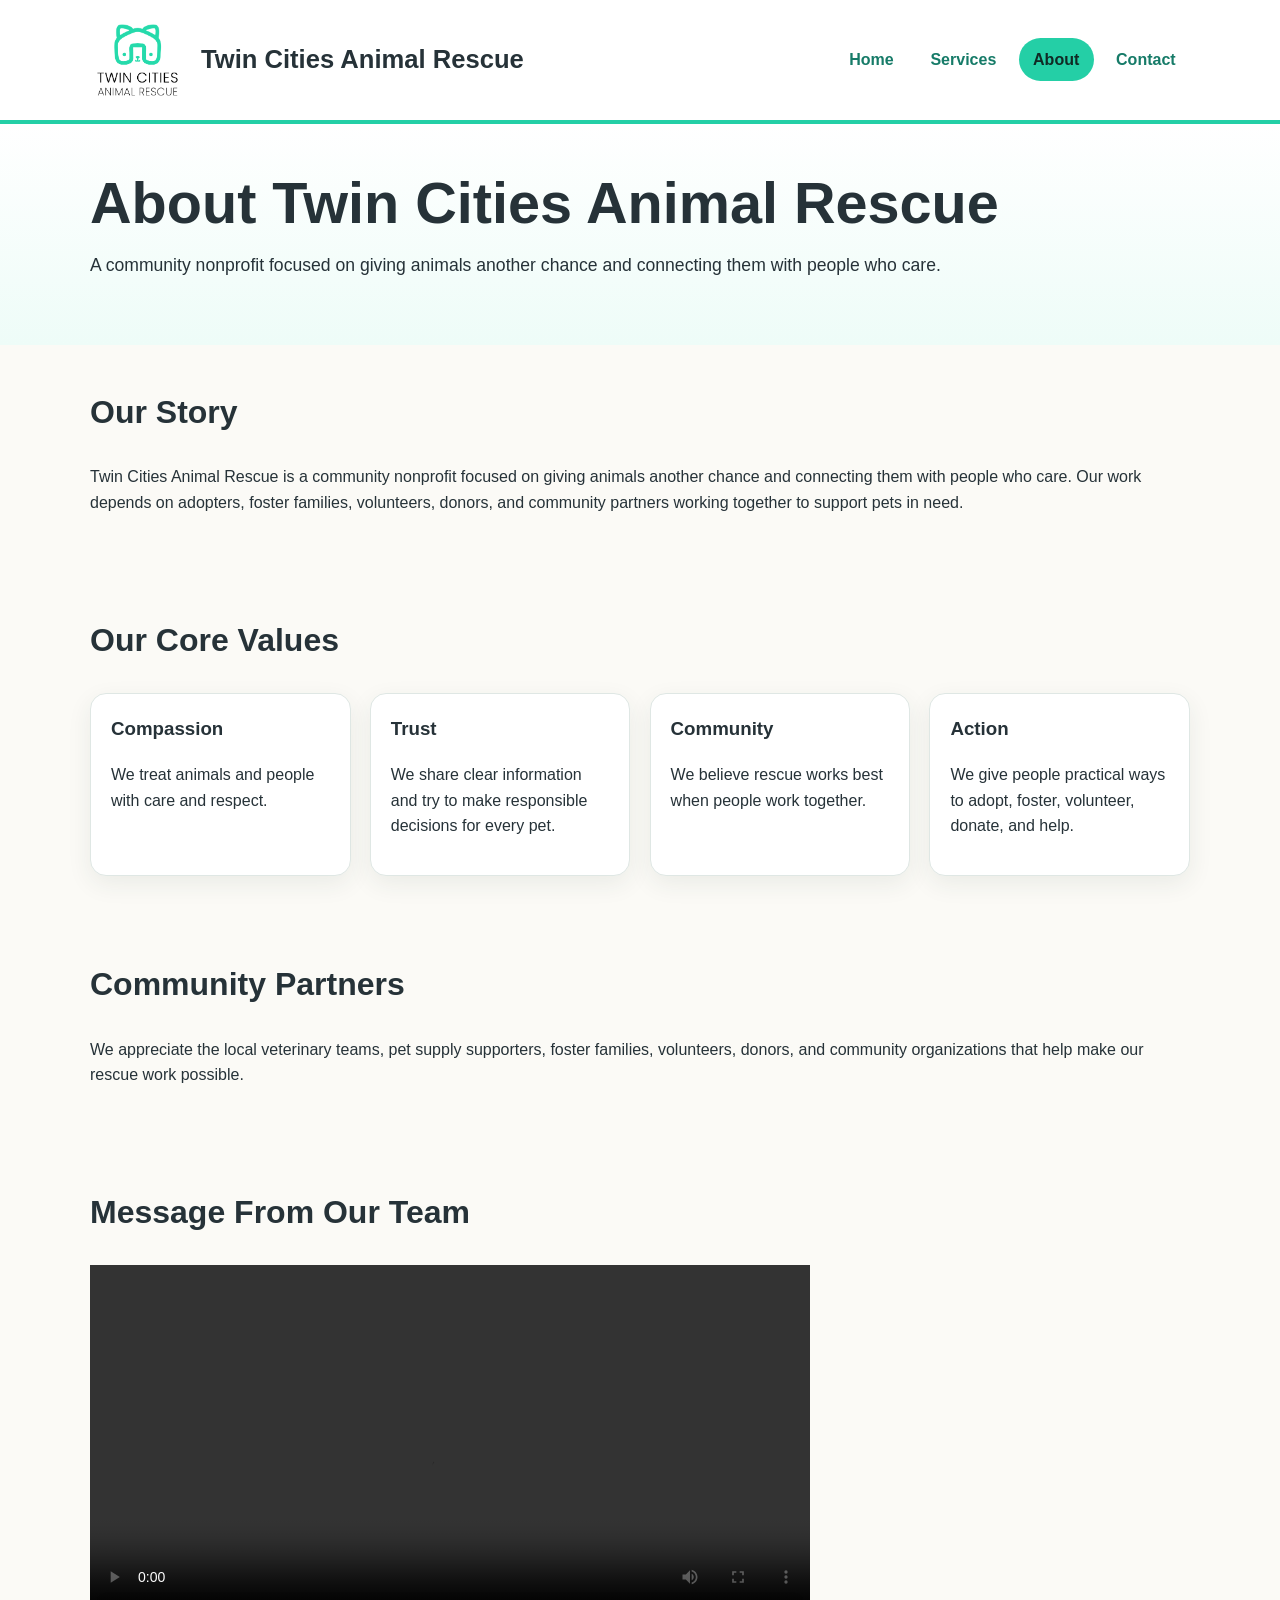
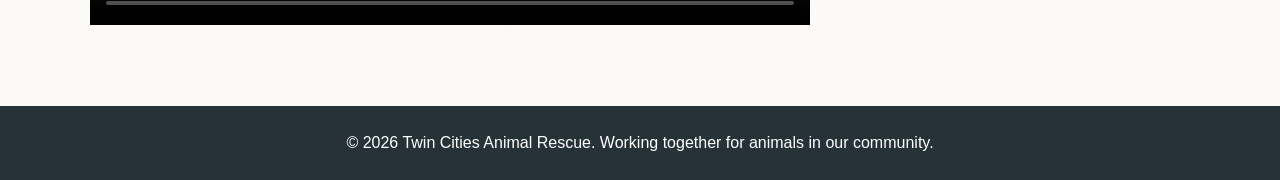
==== about.html @ d3e16891 "Add files via upload" ====
<!DOCTYPE html>
<html lang="en">
<head>
  <meta charset="UTF-8">
  <meta name="viewport" content="width=device-width, initial-scale=1.0">
  <title>Twin Cities Animal Rescue | About</title>
  <link rel="stylesheet" href="styles.css">
</head>
<body>
  <a class="skip-link" href="#main-content">Skip to main content</a>
  <header class="site-header">
    <div class="container header-inner">
      <a class="brand" href="index.html"><img src="rescue-logo_c.png" alt="Twin Cities Animal Rescue logo"><h1>Twin Cities Animal Rescue</h1></a>
      <nav aria-label="Main navigation"><ul><li><a href="index.html">Home</a></li><li><a href="services.html">Services</a></li><li><a href="about.html" aria-current="page">About</a></li><li><a href="contact.html">Contact</a></li></ul></nav>
    </div>
  </header>
  <main id="main-content">
    <section class="hero"><div class="container"><h2>About Twin Cities Animal Rescue</h2><p>A community nonprofit focused on giving animals another chance and connecting them with people who care.</p></div></section>
    <section><div class="container"><h2>Our Story</h2><p>Twin Cities Animal Rescue is a community nonprofit focused on giving animals another chance and connecting them with people who care. Our work depends on adopters, foster families, volunteers, donors, and community partners working together to support pets in need.</p></div></section>
    <section><div class="container"><h2>Our Core Values</h2><div class="cards"><article class="card"><h3>Compassion</h3><p>We treat animals and people with care and respect.</p></article><article class="card"><h3>Trust</h3><p>We share clear information and try to make responsible decisions for every pet.</p></article><article class="card"><h3>Community</h3><p>We believe rescue works best when people work together.</p></article><article class="card"><h3>Action</h3><p>We give people practical ways to adopt, foster, volunteer, donate, and help.</p></article></div></div></section>
    <section><div class="container"><h2>Community Partners</h2><p>We appreciate the local veterinary teams, pet supply supporters, foster families, volunteers, donors, and community organizations that help make our rescue work possible.</p></div></section>
    <section><div class="container"><h2>Message From Our Team</h2><video controls width="720"><source src="rescue-message_c.mp4" type="video/mp4">Your browser does not support the video. Please contact Twin Cities Animal Rescue if you would like more information about our mission.</video></div></section>
  </main>
  <footer class="site-footer"><div class="container"><p>&copy; 2026 Twin Cities Animal Rescue. Working together for animals in our community.</p></div></footer>
</body>
</html>
---- styles.css ----
:root {
  --teal: #24cfa6;
  --teal-dark: #167b68;
  --cream: #fbfaf6;
  --charcoal: #263238;
  --white: #ffffff;
}

* { box-sizing: border-box; }

html { scroll-behavior: smooth; }

body {
  margin: 0;
  font-family: Arial, Helvetica, sans-serif;
  color: var(--charcoal);
  background: var(--cream);
  line-height: 1.6;
}

img, video { max-width: 100%; height: auto; }

a { color: var(--teal-dark); }
a:hover, a:focus { color: #0e5d4e; }

.container {
  width: min(1100px, 92%);
  margin: 0 auto;
}

.site-header {
  background: var(--white);
  border-bottom: 4px solid var(--teal);
}

.header-inner {
  display: flex;
  align-items: center;
  justify-content: space-between;
  gap: 1.5rem;
  padding: 1rem 0;
}

.brand {
  display: flex;
  align-items: center;
  gap: 1rem;
  text-decoration: none;
  color: var(--charcoal);
}

.brand img { width: 95px; }
.brand h1 { margin: 0; font-size: 1.6rem; line-height: 1.15; }

nav ul {
  list-style: none;
  display: flex;
  gap: 0.5rem;
  padding: 0;
  margin: 0;
  flex-wrap: wrap;
}

nav a {
  display: inline-block;
  padding: 0.55rem 0.9rem;
  text-decoration: none;
  font-weight: 700;
  border-radius: 999px;
}

nav a:hover, nav a:focus, nav a[aria-current="page"] {
  background: var(--teal);
  color: #102a25;
}

.hero {
  padding: 3rem 0;
  background: linear-gradient(180deg, #ffffff 0%, #eefcf8 100%);
}

.hero-grid {
  display: flex;
  align-items: center;
  gap: 2rem;
}

.hero-copy, .hero-media { flex: 1 1 0; }
.hero h2 { font-size: clamp(2rem, 5vw, 3.6rem); line-height: 1.08; margin: 0 0 1rem; }
.hero p { font-size: 1.1rem; }

.button {
  display: inline-block;
  background: var(--teal-dark);
  color: var(--white);
  text-decoration: none;
  font-weight: 700;
  padding: 0.8rem 1.15rem;
  border-radius: 0.7rem;
}
.button:hover, .button:focus { background: #0f5f50; color: var(--white); }

main section { padding: 2.6rem 0; }
main h2 { font-size: 2rem; margin-top: 0; }
main h3 { margin-top: 0; }

.cards {
  display: flex;
  gap: 1.2rem;
  flex-wrap: wrap;
}

.card {
  flex: 1 1 240px;
  background: var(--white);
  border: 1px solid #dfe7e4;
  border-radius: 1rem;
  padding: 1.25rem;
  box-shadow: 0 8px 24px rgba(35, 65, 57, 0.08);
}

.media-card {
  display: flex;
  gap: 2rem;
  align-items: center;
  background: var(--white);
  border-radius: 1rem;
  padding: 1.4rem;
}
.media-card > * { flex: 1 1 0; }
.media-card img { border-radius: 0.8rem; }

figure { margin: 0; }
figcaption { margin-top: 0.6rem; font-style: italic; }

.stats {
  display: flex;
  gap: 1rem;
  flex-wrap: wrap;
}
.stat {
  flex: 1 1 180px;
  background: var(--teal);
  color: #102a25;
  border-radius: 1rem;
  text-align: center;
  padding: 1.3rem;
  font-weight: 700;
}
.stat strong { display: block; font-size: 1.7rem; }

form {
  background: var(--white);
  border-radius: 1rem;
  padding: 1.5rem;
  box-shadow: 0 8px 24px rgba(35, 65, 57, 0.08);
}
fieldset {
  border: 1px solid #ccd8d4;
  border-radius: 0.75rem;
  margin-bottom: 1rem;
  padding: 1rem;
}
legend { font-weight: 700; padding: 0 0.4rem; }
label { font-weight: 700; }
input, select, textarea {
  width: 100%;
  padding: 0.72rem;
  margin-top: 0.25rem;
  border: 1px solid #9aa9a4;
  border-radius: 0.5rem;
  font: inherit;
}
textarea { resize: vertical; }
button {
  border: 0;
  background: var(--teal-dark);
  color: var(--white);
  padding: 0.8rem 1.2rem;
  border-radius: 0.6rem;
  font-weight: 700;
  cursor: pointer;
}
button:hover, button:focus { background: #0f5f50; }

.info-grid {
  display: flex;
  gap: 1.2rem;
  flex-wrap: wrap;
}
.info-grid .card { flex-basis: 300px; }

.site-footer {
  background: var(--charcoal);
  color: var(--white);
  padding: 1.5rem 0;
  margin-top: 2rem;
  text-align: center;
}
.site-footer p { margin: 0; }

.skip-link {
  position: absolute;
  left: -9999px;
  top: auto;
}
.skip-link:focus {
  left: 1rem;
  top: 1rem;
  z-index: 1000;
  background: var(--white);
  padding: 0.7rem;
}

@media (max-width: 760px) {
  .header-inner, .hero-grid, .media-card {
    flex-direction: column;
    align-items: stretch;
  }
  .brand { justify-content: center; text-align: center; }
  nav ul { justify-content: center; }
  .hero { padding: 2rem 0; }
  .hero-copy { text-align: center; }
  .brand h1 { font-size: 1.35rem; }
}
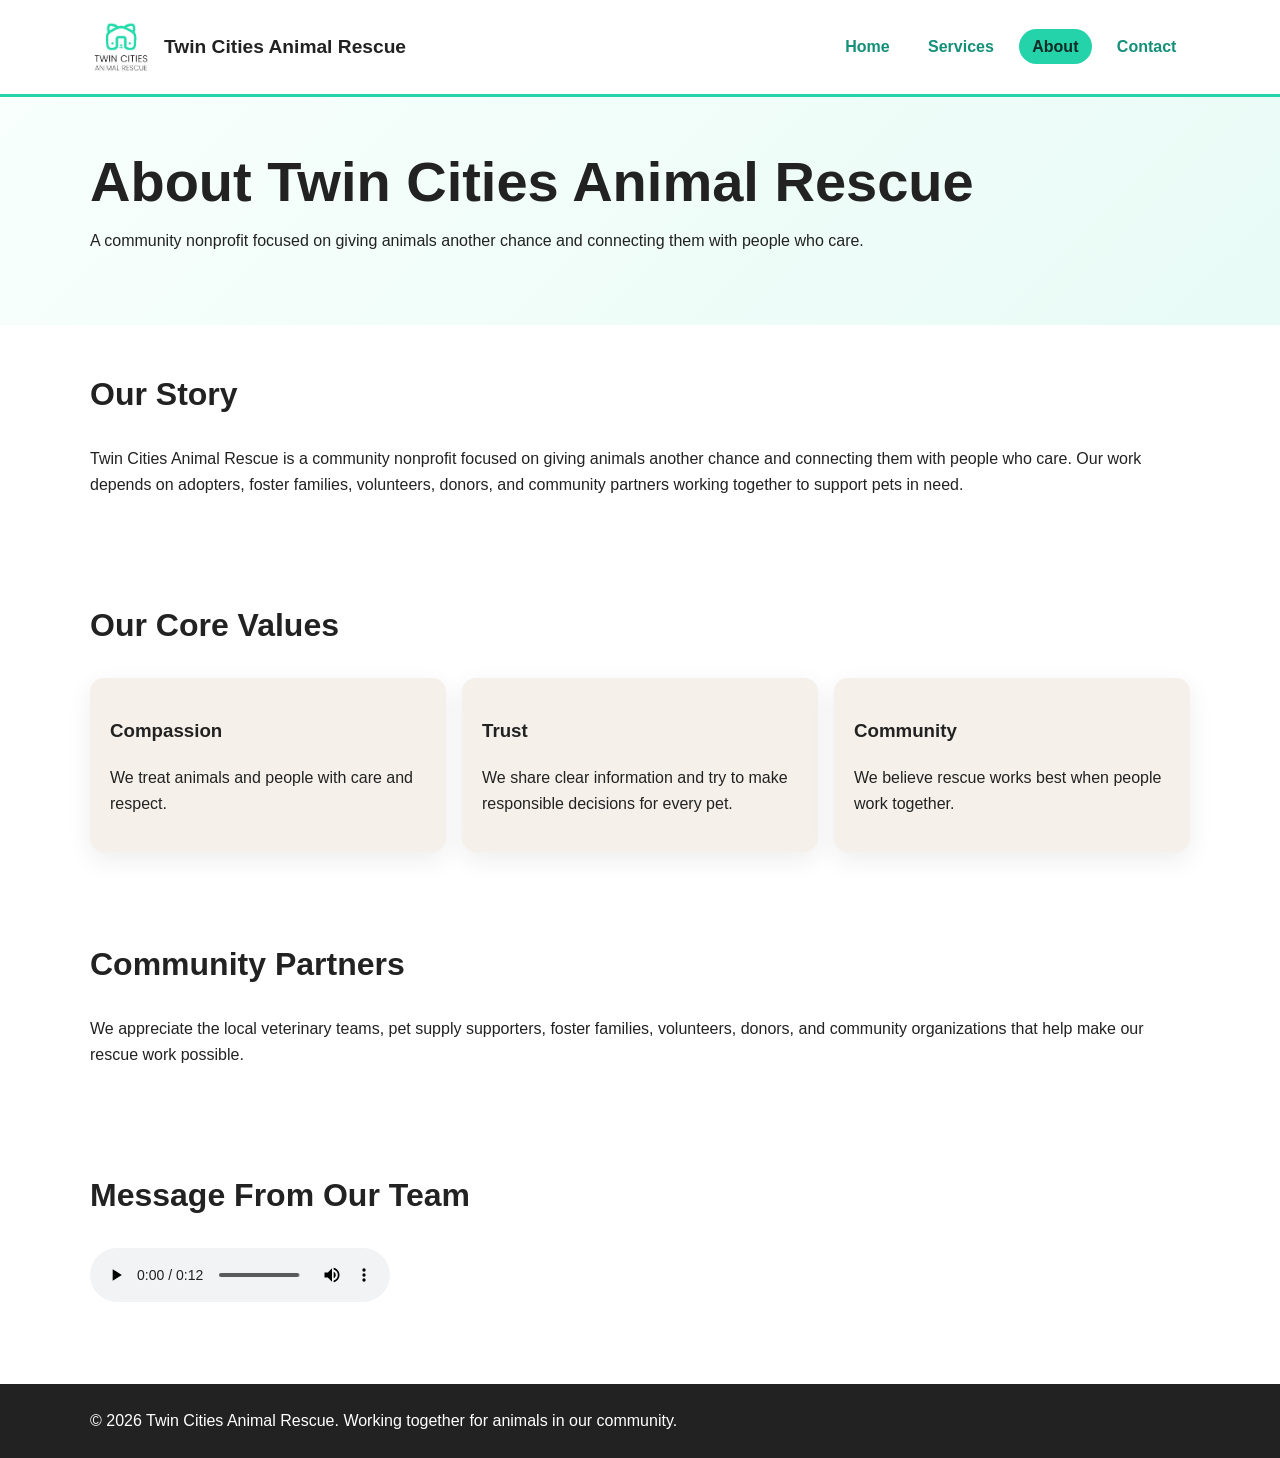
==== commit 509d6a9f: "Add files via upload" ====
--- a/about.html
+++ b/about.html
@@ -1,26 +1,6 @@
 <!DOCTYPE html>
-<html lang="en">
-<head>
-  <meta charset="UTF-8">
-  <meta name="viewport" content="width=device-width, initial-scale=1.0">
-  <title>Twin Cities Animal Rescue | About</title>
-  <link rel="stylesheet" href="styles.css">
-</head>
-<body>
-  <a class="skip-link" href="#main-content">Skip to main content</a>
-  <header class="site-header">
-    <div class="container header-inner">
-      <a class="brand" href="index.html"><img src="rescue-logo_c.png" alt="Twin Cities Animal Rescue logo"><h1>Twin Cities Animal Rescue</h1></a>
-      <nav aria-label="Main navigation"><ul><li><a href="index.html">Home</a></li><li><a href="services.html">Services</a></li><li><a href="about.html" aria-current="page">About</a></li><li><a href="contact.html">Contact</a></li></ul></nav>
-    </div>
-  </header>
-  <main id="main-content">
-    <section class="hero"><div class="container"><h2>About Twin Cities Animal Rescue</h2><p>A community nonprofit focused on giving animals another chance and connecting them with people who care.</p></div></section>
-    <section><div class="container"><h2>Our Story</h2><p>Twin Cities Animal Rescue is a community nonprofit focused on giving animals another chance and connecting them with people who care. Our work depends on adopters, foster families, volunteers, donors, and community partners working together to support pets in need.</p></div></section>
-    <section><div class="container"><h2>Our Core Values</h2><div class="cards"><article class="card"><h3>Compassion</h3><p>We treat animals and people with care and respect.</p></article><article class="card"><h3>Trust</h3><p>We share clear information and try to make responsible decisions for every pet.</p></article><article class="card"><h3>Community</h3><p>We believe rescue works best when people work together.</p></article><article class="card"><h3>Action</h3><p>We give people practical ways to adopt, foster, volunteer, donate, and help.</p></article></div></div></section>
-    <section><div class="container"><h2>Community Partners</h2><p>We appreciate the local veterinary teams, pet supply supporters, foster families, volunteers, donors, and community organizations that help make our rescue work possible.</p></div></section>
-    <section><div class="container"><h2>Message From Our Team</h2><video controls width="720"><source src="rescue-message_c.mp4" type="video/mp4">Your browser does not support the video. Please contact Twin Cities Animal Rescue if you would like more information about our mission.</video></div></section>
-  </main>
-  <footer class="site-footer"><div class="container"><p>&copy; 2026 Twin Cities Animal Rescue. Working together for animals in our community.</p></div></footer>
-</body>
-</html>
+<html lang="en"><head><meta charset="UTF-8"><meta name="viewport" content="width=device-width, initial-scale=1.0"><title>Twin Cities Animal Rescue | About</title><link rel="stylesheet" href="styles.css"></head>
+<body><a class="skip-link" href="#main-content">Skip to main content</a>
+<header class="site-header"><div class="container header-inner"><a class="brand" href="index.html"><img src="rescue-logo_c.png" alt="Twin Cities Animal Rescue logo"><h1>Twin Cities Animal Rescue</h1></a><nav aria-label="Main navigation"><ul><li><a href="index.html">Home</a></li><li><a href="services.html">Services</a></li><li><a href="about.html" aria-current="page">About</a></li><li><a href="contact.html">Contact</a></li></ul></nav></div></header>
+<main id="main-content"><section class="hero"><div class="container"><h2>About Twin Cities Animal Rescue</h2><p>A community nonprofit focused on giving animals another chance and connecting them with people who care.</p></div></section><section><div class="container"><h2>Our Story</h2><p>Twin Cities Animal Rescue is a community nonprofit focused on giving animals another chance and connecting them with people who care. Our work depends on adopters, foster families, volunteers, donors, and community partners working together to support pets in need.</p></div></section><section><div class="container"><h2>Our Core Values</h2><div class="cards"><article class="card"><h3>Compassion</h3><p>We treat animals and people with care and respect.</p></article><article class="card"><h3>Trust</h3><p>We share clear information and try to make responsible decisions for every pet.</p></article><article class="card"><h3>Community</h3><p>We believe rescue works best when people work together.</p></article></div></div></section><section><div class="container"><h2>Community Partners</h2><p>We appreciate the local veterinary teams, pet supply supporters, foster families, volunteers, donors, and community organizations that help make our rescue work possible.</p></div></section><section><div class="container"><h2>Message From Our Team</h2><audio controls><source src="rescue-message_c.mp3" type="audio/mpeg">Your browser does not support the audio. Please contact Twin Cities Animal Rescue if you would like more information about our mission.</audio></div></section></main>
+<footer class="site-footer"><div class="container"><p>&copy; 2026 Twin Cities Animal Rescue. Working together for animals in our community.</p></div></footer></body></html>
--- a/styles.css
+++ b/styles.css
@@ -1,225 +1,86 @@
 :root {
-  --teal: #24cfa6;
-  --teal-dark: #167b68;
-  --cream: #fbfaf6;
-  --charcoal: #263238;
+  --teal: #25d3aa;
+  --teal-dark: #148f78;
+  --charcoal: #222222;
+  --beige: #f5f1ea;
   --white: #ffffff;
+  --error: #9f1d1d;
+  --success: #176b45;
+  --shadow: 0 8px 24px rgba(34, 34, 34, 0.08);
 }
 
 * { box-sizing: border-box; }
-
 html { scroll-behavior: smooth; }
-
 body {
   margin: 0;
   font-family: Arial, Helvetica, sans-serif;
   color: var(--charcoal);
-  background: var(--cream);
+  background: var(--white);
   line-height: 1.6;
 }
+img, video, audio { max-width: 100%; }
+a { color: var(--teal-dark); }
+.container { width: min(1100px, 90%); margin: 0 auto; }
+.skip-link { position: absolute; left: -9999px; top: 0; }
+.skip-link:focus { left: 1rem; top: 1rem; background: #fff; padding: .75rem 1rem; z-index: 1000; }
 
-img, video { max-width: 100%; height: auto; }
+.site-header { background: var(--white); border-bottom: 3px solid var(--teal); }
+.header-inner { display: flex; align-items: center; justify-content: space-between; gap: 1rem; padding: 1rem 0; }
+.brand { display: flex; align-items: center; gap: .75rem; text-decoration: none; color: var(--charcoal); }
+.brand img { width: 62px; height: 62px; object-fit: contain; }
+.brand h1 { font-size: 1.2rem; margin: 0; }
+nav ul { list-style: none; display: flex; gap: .7rem; padding: 0; margin: 0; }
+nav a { text-decoration: none; padding: .55rem .85rem; border-radius: 999px; font-weight: 700; }
+nav a:hover, nav a:focus, nav a[aria-current="page"] { background: var(--teal); color: #102c25; }
 
-a { color: var(--teal-dark); }
-a:hover, a:focus { color: #0e5d4e; }
+.hero { background: linear-gradient(135deg, #f8fffc 0%, #e8fbf6 100%); padding: 3.5rem 0; }
+.hero-grid { display: grid; grid-template-columns: 1.1fr 1fr; gap: 2.5rem; align-items: center; }
+.hero h2 { font-size: clamp(2rem, 5vw, 3.5rem); line-height: 1.05; margin: 0 0 1rem; }
+.hero-media img { width: 100%; border-radius: 18px; box-shadow: var(--shadow); }
+.button, button {
+  display: inline-block; border: 0; border-radius: 10px; background: var(--teal-dark); color: #fff;
+  padding: .8rem 1.15rem; font-weight: 700; text-decoration: none; cursor: pointer;
+}
+.button:hover, button:hover, .button:focus, button:focus { filter: brightness(.93); }
 
-.container {
-  width: min(1100px, 92%);
-  margin: 0 auto;
+section { padding: 2.7rem 0; }
+section h2 { margin-top: 0; font-size: 2rem; }
+.stats, .cards, .info-grid { display: grid; gap: 1rem; grid-template-columns: repeat(3, 1fr); }
+.stat, .card { background: var(--beige); border-radius: 14px; padding: 1.25rem; box-shadow: var(--shadow); }
+.stat strong { display: block; font-size: 2rem; color: var(--teal-dark); }
+.media-card { display: grid; grid-template-columns: 1fr 1fr; gap: 2rem; align-items: center; }
+figure { margin: 0; }
+figure img { border-radius: 16px; }
+figcaption { font-size: .9rem; margin-top: .4rem; }
+
+form { max-width: 780px; }
+fieldset { border: 1px solid #cfcfcf; border-radius: 12px; margin: 0 0 1.25rem; padding: 1.2rem; }
+legend { font-weight: 700; padding: 0 .4rem; }
+label { display: block; font-weight: 700; margin-bottom: .25rem; }
+input, select, textarea {
+  width: 100%; padding: .7rem .8rem; border: 1px solid #999; border-radius: 8px; font: inherit; background: #fff;
 }
+input:focus, select:focus, textarea:focus { outline: 3px solid rgba(37, 211, 170, .25); border-color: var(--teal-dark); }
+.form-row { margin-bottom: 1rem; }
+.error-message { min-height: 1.35em; color: var(--error); font-size: .9rem; margin: .25rem 0 0; }
+.field-error { border-color: var(--error); background: #fff7f7; }
+.form-status { margin-top: 1rem; font-weight: 700; }
+.form-status.success { color: var(--success); }
+.form-status.error { color: var(--error); }
 
-.site-header {
-  background: var(--white);
-  border-bottom: 4px solid var(--teal);
-}
+.interactive-panel { background: var(--beige); border-left: 5px solid var(--teal); border-radius: 12px; padding: 1.25rem; margin: 1.25rem 0 2rem; }
+.interactive-panel h3 { margin-top: 0; }
+#interest-details { margin-top: 1rem; background: var(--white); border-radius: 10px; padding: 1rem; box-shadow: var(--shadow); }
+#interest-details[hidden] { display: none; }
+.saved-note { color: var(--teal-dark); font-weight: 700; margin-top: .5rem; }
 
-.header-inner {
-  display: flex;
-  align-items: center;
-  justify-content: space-between;
-  gap: 1.5rem;
-  padding: 1rem 0;
-}
-
-.brand {
-  display: flex;
-  align-items: center;
-  gap: 1rem;
-  text-decoration: none;
-  color: var(--charcoal);
-}
-
-.brand img { width: 95px; }
-.brand h1 { margin: 0; font-size: 1.6rem; line-height: 1.15; }
-
-nav ul {
-  list-style: none;
-  display: flex;
-  gap: 0.5rem;
-  padding: 0;
-  margin: 0;
-  flex-wrap: wrap;
-}
-
-nav a {
-  display: inline-block;
-  padding: 0.55rem 0.9rem;
-  text-decoration: none;
-  font-weight: 700;
-  border-radius: 999px;
-}
-
-nav a:hover, nav a:focus, nav a[aria-current="page"] {
-  background: var(--teal);
-  color: #102a25;
-}
-
-.hero {
-  padding: 3rem 0;
-  background: linear-gradient(180deg, #ffffff 0%, #eefcf8 100%);
-}
-
-.hero-grid {
-  display: flex;
-  align-items: center;
-  gap: 2rem;
-}
-
-.hero-copy, .hero-media { flex: 1 1 0; }
-.hero h2 { font-size: clamp(2rem, 5vw, 3.6rem); line-height: 1.08; margin: 0 0 1rem; }
-.hero p { font-size: 1.1rem; }
-
-.button {
-  display: inline-block;
-  background: var(--teal-dark);
-  color: var(--white);
-  text-decoration: none;
-  font-weight: 700;
-  padding: 0.8rem 1.15rem;
-  border-radius: 0.7rem;
-}
-.button:hover, .button:focus { background: #0f5f50; color: var(--white); }
-
-main section { padding: 2.6rem 0; }
-main h2 { font-size: 2rem; margin-top: 0; }
-main h3 { margin-top: 0; }
-
-.cards {
-  display: flex;
-  gap: 1.2rem;
-  flex-wrap: wrap;
-}
-
-.card {
-  flex: 1 1 240px;
-  background: var(--white);
-  border: 1px solid #dfe7e4;
-  border-radius: 1rem;
-  padding: 1.25rem;
-  box-shadow: 0 8px 24px rgba(35, 65, 57, 0.08);
-}
-
-.media-card {
-  display: flex;
-  gap: 2rem;
-  align-items: center;
-  background: var(--white);
-  border-radius: 1rem;
-  padding: 1.4rem;
-}
-.media-card > * { flex: 1 1 0; }
-.media-card img { border-radius: 0.8rem; }
-
-figure { margin: 0; }
-figcaption { margin-top: 0.6rem; font-style: italic; }
-
-.stats {
-  display: flex;
-  gap: 1rem;
-  flex-wrap: wrap;
-}
-.stat {
-  flex: 1 1 180px;
-  background: var(--teal);
-  color: #102a25;
-  border-radius: 1rem;
-  text-align: center;
-  padding: 1.3rem;
-  font-weight: 700;
-}
-.stat strong { display: block; font-size: 1.7rem; }
-
-form {
-  background: var(--white);
-  border-radius: 1rem;
-  padding: 1.5rem;
-  box-shadow: 0 8px 24px rgba(35, 65, 57, 0.08);
-}
-fieldset {
-  border: 1px solid #ccd8d4;
-  border-radius: 0.75rem;
-  margin-bottom: 1rem;
-  padding: 1rem;
-}
-legend { font-weight: 700; padding: 0 0.4rem; }
-label { font-weight: 700; }
-input, select, textarea {
-  width: 100%;
-  padding: 0.72rem;
-  margin-top: 0.25rem;
-  border: 1px solid #9aa9a4;
-  border-radius: 0.5rem;
-  font: inherit;
-}
-textarea { resize: vertical; }
-button {
-  border: 0;
-  background: var(--teal-dark);
-  color: var(--white);
-  padding: 0.8rem 1.2rem;
-  border-radius: 0.6rem;
-  font-weight: 700;
-  cursor: pointer;
-}
-button:hover, button:focus { background: #0f5f50; }
-
-.info-grid {
-  display: flex;
-  gap: 1.2rem;
-  flex-wrap: wrap;
-}
-.info-grid .card { flex-basis: 300px; }
-
-.site-footer {
-  background: var(--charcoal);
-  color: var(--white);
-  padding: 1.5rem 0;
-  margin-top: 2rem;
-  text-align: center;
-}
+.site-footer { background: var(--charcoal); color: var(--white); padding: 1.5rem 0; margin-top: 2rem; }
 .site-footer p { margin: 0; }
 
-.skip-link {
-  position: absolute;
-  left: -9999px;
-  top: auto;
+@media (max-width: 800px) {
+  .header-inner { align-items: flex-start; flex-direction: column; }
+  nav ul { flex-wrap: wrap; }
+  .hero-grid, .media-card, .stats, .cards, .info-grid { grid-template-columns: 1fr; }
+  .hero { padding: 2.5rem 0; }
+  section { padding: 2rem 0; }
 }
-.skip-link:focus {
-  left: 1rem;
-  top: 1rem;
-  z-index: 1000;
-  background: var(--white);
-  padding: 0.7rem;
-}
-
-@media (max-width: 760px) {
-  .header-inner, .hero-grid, .media-card {
-    flex-direction: column;
-    align-items: stretch;
-  }
-  .brand { justify-content: center; text-align: center; }
-  nav ul { justify-content: center; }
-  .hero { padding: 2rem 0; }
-  .hero-copy { text-align: center; }
-  .brand h1 { font-size: 1.35rem; }
-}
